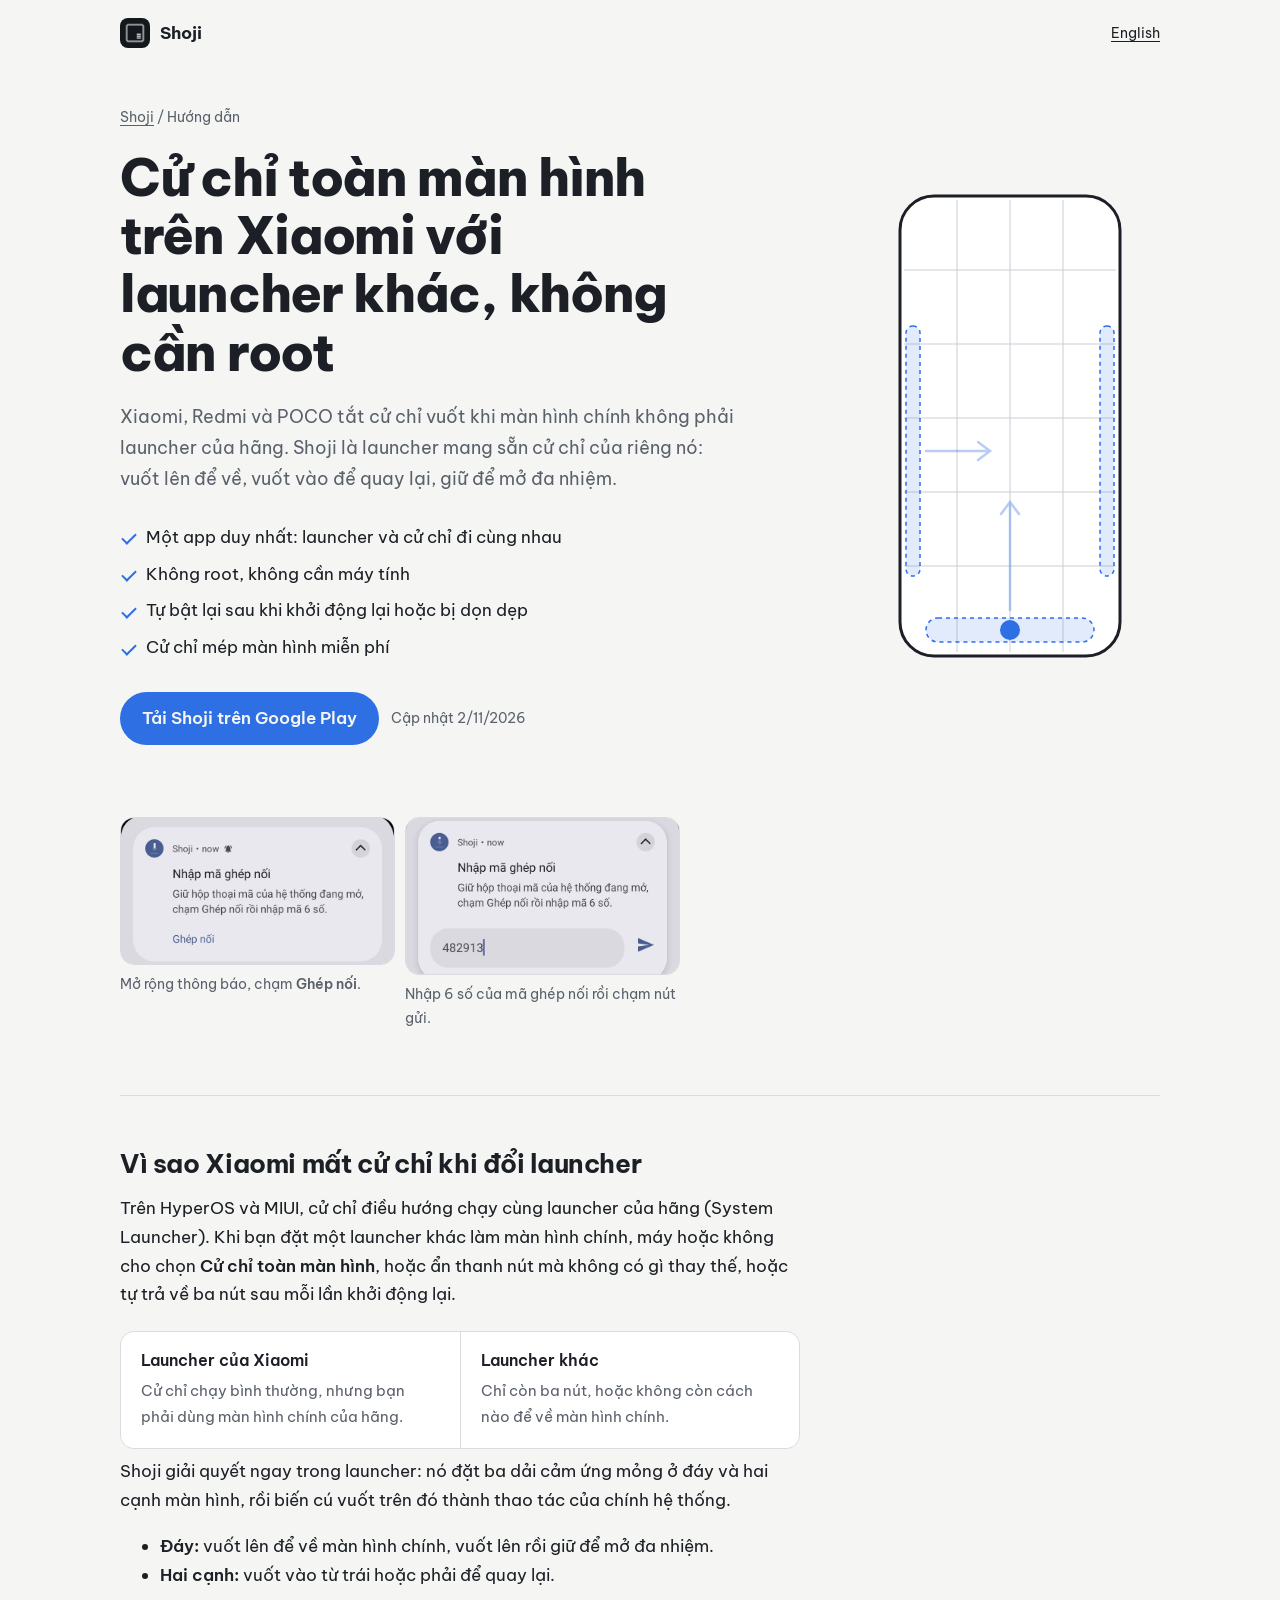
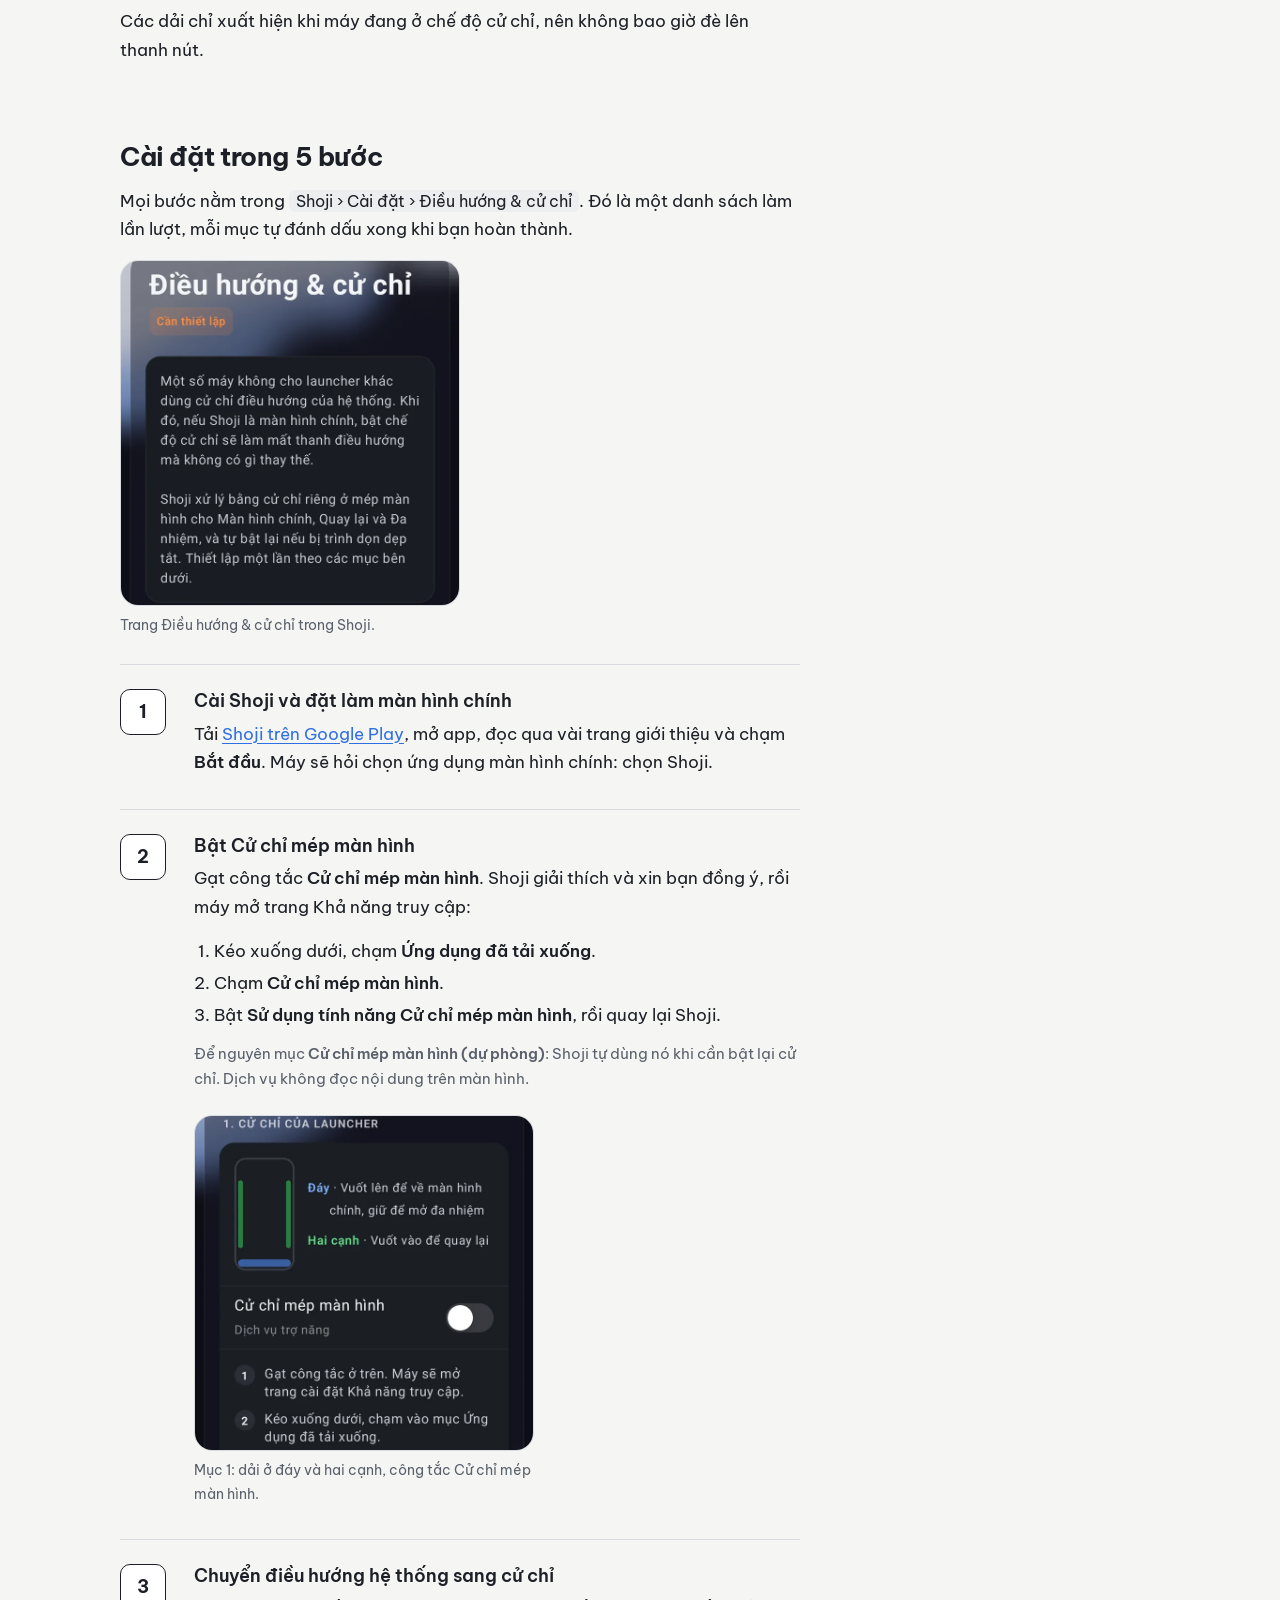
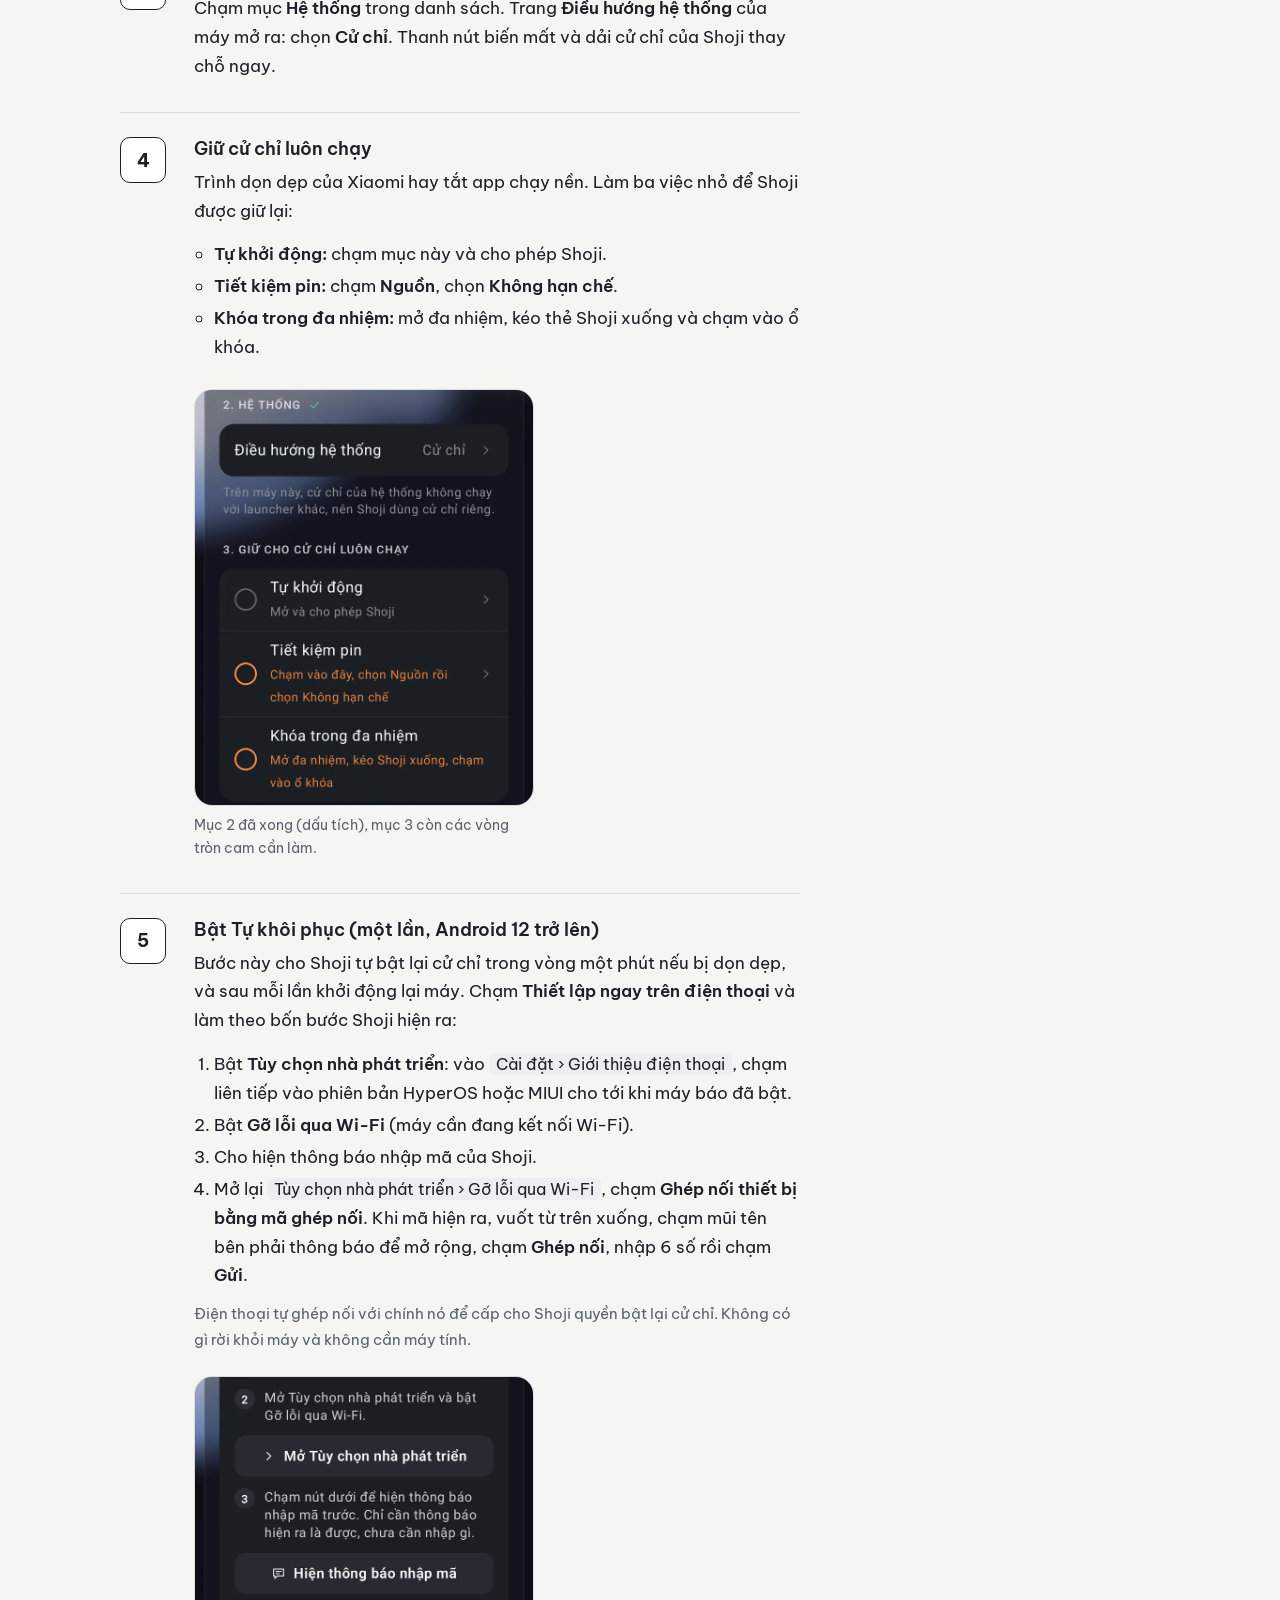
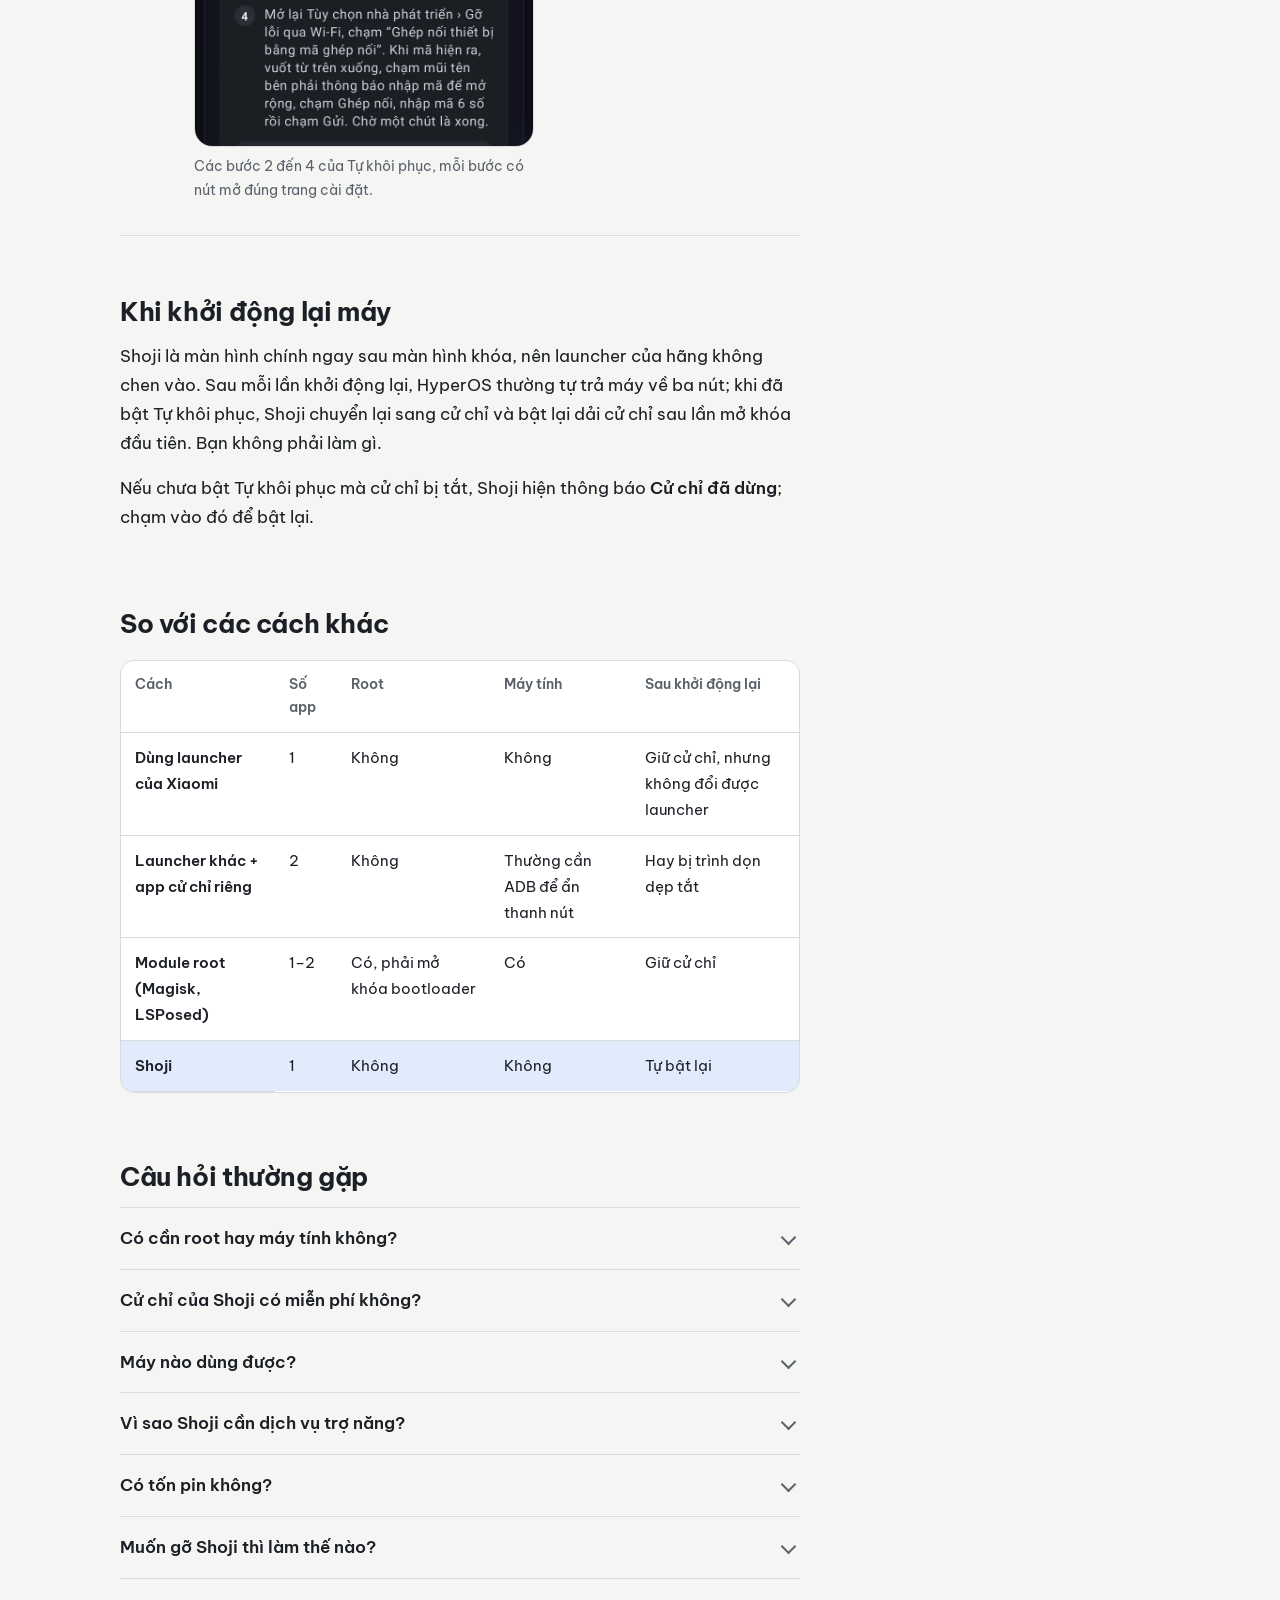
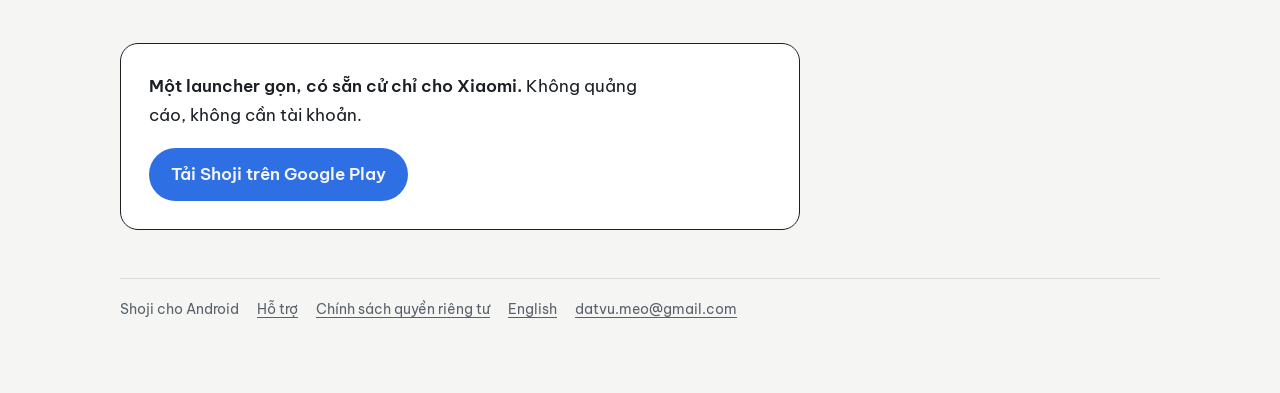
==== cleanlauncher/cu-chi-toan-man-hinh-xiaomi.html @ e5c12184 "Shoji: Xiaomi gesture guide in Vietnamese and English, with screenshots A guide to using full screen" ====
<!doctype html>
<html lang="vi">
<head>
<meta charset="utf-8">
<meta name="viewport" content="width=device-width, initial-scale=1">
<title>Cử chỉ toàn màn hình Xiaomi với launcher khác, không cần root | Shoji</title>
<meta name="description" content="Xiaomi, Redmi, POCO (HyperOS, MIUI) mất cử chỉ khi đổi launcher. Shoji là launcher có sẵn cử chỉ về màn hình chính, quay lại, đa nhiệm: một app, không root, không cần máy tính, tự bật lại sau khi khởi động lại.">
<link rel="canonical" href="https://atinezblue.github.io/app/cleanlauncher/cu-chi-toan-man-hinh-xiaomi.html">
<link rel="alternate" hreflang="vi" href="https://atinezblue.github.io/app/cleanlauncher/cu-chi-toan-man-hinh-xiaomi.html">
<link rel="alternate" hreflang="en" href="https://atinezblue.github.io/app/cleanlauncher/xiaomi-full-screen-gestures.html">
<link rel="alternate" hreflang="x-default" href="https://atinezblue.github.io/app/cleanlauncher/xiaomi-full-screen-gestures.html">
<meta name="robots" content="index, follow, max-image-preview:large">
<meta property="og:type" content="article">
<meta property="og:locale" content="vi_VN">
<meta property="og:site_name" content="Shoji">
<meta property="og:title" content="Cử chỉ toàn màn hình trên Xiaomi với launcher khác, không cần root">
<meta property="og:description" content="Một app duy nhất: launcher có sẵn cử chỉ vuốt về, quay lại, đa nhiệm cho HyperOS và MIUI. Không root, không máy tính, tự bật lại sau khi khởi động.">
<meta property="og:url" content="https://atinezblue.github.io/app/cleanlauncher/cu-chi-toan-man-hinh-xiaomi.html">
<meta property="og:image" content="https://atinezblue.github.io/app/cleanlauncher/img/share-vi.jpg">
<meta property="og:image:width" content="1024">
<meta property="og:image:height" content="500">
<meta name="twitter:card" content="summary_large_image">
<meta name="theme-color" content="#f5f6f4" media="(prefers-color-scheme: light)">
<meta name="theme-color" content="#121519" media="(prefers-color-scheme: dark)">
<link rel="icon" href="img/icon.png">
<link rel="preconnect" href="https://fonts.googleapis.com">
<link rel="preconnect" href="https://fonts.gstatic.com" crossorigin>
<link rel="stylesheet" href="https://fonts.googleapis.com/css2?family=Be+Vietnam+Pro:wght@400;600;700;800&display=swap">
<link rel="stylesheet" href="guide.css">
<script type="application/ld+json">
{
  "@context": "https://schema.org",
  "@graph": [
    {
      "@type": "TechArticle",
      "@id": "https://atinezblue.github.io/app/cleanlauncher/cu-chi-toan-man-hinh-xiaomi.html#article",
      "headline": "Cử chỉ toàn màn hình trên Xiaomi với launcher khác, không cần root",
      "description": "Cách dùng cử chỉ vuốt về màn hình chính, quay lại và đa nhiệm trên Xiaomi, Redmi, POCO (HyperOS, MIUI) khi dùng launcher khác, bằng một app duy nhất, không root, tự bật lại sau khi khởi động.",
      "inLanguage": "vi",
      "datePublished": "2026-11-02",
      "dateModified": "2026-11-02",
      "image": "https://atinezblue.github.io/app/cleanlauncher/img/share-vi.jpg",
      "author": { "@type": "Person", "name": "Dat Vu" },
      "publisher": { "@type": "Organization", "name": "Atinez Blue", "url": "https://atinezblue.github.io/" },
      "about": { "@id": "https://atinezblue.github.io/app/cleanlauncher/#app" },
      "mainEntityOfPage": "https://atinezblue.github.io/app/cleanlauncher/cu-chi-toan-man-hinh-xiaomi.html"
    },
    {
      "@type": "MobileApplication",
      "@id": "https://atinezblue.github.io/app/cleanlauncher/#app",
      "name": "Shoji: Clean Launcher",
      "operatingSystem": "Android 9+",
      "applicationCategory": "UtilitiesApplication",
      "url": "https://play.google.com/store/apps/details?id=com.cleanlauncher",
      "downloadUrl": "https://play.google.com/store/apps/details?id=com.cleanlauncher",
      "offers": { "@type": "Offer", "price": "0", "priceCurrency": "USD" }
    },
    {
      "@type": "HowTo",
      "name": "Bật cử chỉ toàn màn hình trên Xiaomi khi dùng launcher Shoji",
      "inLanguage": "vi",
      "totalTime": "PT5M",
      "tool": [{ "@type": "HowToTool", "name": "Điện thoại Xiaomi, Redmi hoặc POCO chạy HyperOS hoặc MIUI" }],
      "step": [
        { "@type": "HowToStep", "position": 1, "name": "Cài Shoji và đặt làm màn hình chính", "text": "Cài Shoji từ Google Play, mở app và chạm Bắt đầu ở trang giới thiệu cuối cùng để đặt Shoji làm ứng dụng màn hình chính." },
        { "@type": "HowToStep", "position": 2, "name": "Bật Cử chỉ mép màn hình", "image": "https://atinezblue.github.io/app/cleanlauncher/img/vi-edge.webp", "text": "Trong Shoji, mở Cài đặt › Điều hướng & cử chỉ, gạt công tắc Cử chỉ mép màn hình. Ở trang Khả năng truy cập: kéo xuống › Ứng dụng đã tải xuống › Cử chỉ mép màn hình › bật công tắc, rồi quay lại." },
        { "@type": "HowToStep", "position": 3, "name": "Chuyển điều hướng hệ thống sang cử chỉ", "text": "Chạm mục Hệ thống trong danh sách và chọn Cử chỉ ở trang Điều hướng hệ thống của máy." },
        { "@type": "HowToStep", "position": 4, "name": "Giữ cử chỉ luôn chạy", "image": "https://atinezblue.github.io/app/cleanlauncher/img/vi-keep.webp", "text": "Cho phép Shoji Tự khởi động, chọn Nguồn › Không hạn chế trong Thông tin ứng dụng, và khóa Shoji trong đa nhiệm." },
        { "@type": "HowToStep", "position": 5, "name": "Bật Tự khôi phục", "image": "https://atinezblue.github.io/app/cleanlauncher/img/vi-restore.webp", "text": "Chạm Thiết lập ngay trên điện thoại và làm theo: bật Tùy chọn nhà phát triển, bật Gỡ lỗi qua Wi-Fi, ghép nối bằng mã 6 số ngay trong thông báo. Shoji sẽ tự bật lại cử chỉ trong vòng một phút sau mỗi lần bị dọn dẹp hoặc khởi động lại." }
      ]
    },
    {
      "@type": "FAQPage",
      "mainEntity": [
        { "@type": "Question", "name": "Vì sao Xiaomi không cho dùng cử chỉ toàn màn hình với launcher khác?", "acceptedAnswer": { "@type": "Answer", "text": "HyperOS và MIUI chỉ chạy cử chỉ điều hướng cùng launcher của hãng. Khi một launcher khác là màn hình chính, máy không cho chọn cử chỉ, hoặc ẩn thanh nút mà không có cử chỉ nào thay thế, hoặc tự trả về ba nút sau khi khởi động lại." } },
        { "@type": "Question", "name": "Có cần root hay máy tính không?", "acceptedAnswer": { "@type": "Answer", "text": "Không. Shoji vẽ cử chỉ bằng dịch vụ trợ năng của chính nó. Bước Tự khôi phục dùng Gỡ lỗi qua Wi-Fi ngay trên điện thoại, không cần cáp hay máy tính." } },
        { "@type": "Question", "name": "Sau khi khởi động lại máy, cử chỉ có tự chạy lại không?", "acceptedAnswer": { "@type": "Answer", "text": "Có. Shoji là màn hình chính ngay sau màn hình khóa, và khi đã bật Tự khôi phục, Shoji tự chuyển máy về chế độ cử chỉ và bật lại cử chỉ mép màn hình sau lần mở khóa đầu tiên." } },
        { "@type": "Question", "name": "Cử chỉ của Shoji có miễn phí không?", "acceptedAnswer": { "@type": "Answer", "text": "Có. Cử chỉ mép màn hình và Tự khôi phục luôn miễn phí. Gói Pro thêm cử chỉ trên màn hình chính, chế độ riêng tư và 12 kiểu icon, dùng thử 3 ngày." } },
        { "@type": "Question", "name": "Máy nào dùng được?", "acceptedAnswer": { "@type": "Answer", "text": "Điện thoại Xiaomi, Redmi và POCO chạy HyperOS hoặc MIUI, Android 9 trở lên. Tự khôi phục cần Android 12 trở lên." } }
      ]
    },
    {
      "@type": "BreadcrumbList",
      "itemListElement": [
        { "@type": "ListItem", "position": 1, "name": "Shoji", "item": "https://atinezblue.github.io/app/cleanlauncher/support.html" },
        { "@type": "ListItem", "position": 2, "name": "Cử chỉ trên Xiaomi", "item": "https://atinezblue.github.io/app/cleanlauncher/cu-chi-toan-man-hinh-xiaomi.html" }
      ]
    }
  ]
}
</script>
</head>
<body>
<div class="wrap">

<div class="bar">
  <a class="brand" href="support.html"><img src="img/icon.png" alt="" width="30" height="30">Shoji</a>
  <span class="lang"><a href="xiaomi-full-screen-gestures.html" hreflang="en" lang="en">English</a></span>
</div>

<header class="hero">
  <div>
    <p class="crumbs"><a href="support.html">Shoji</a> / Hướng dẫn</p>
    <h1>Cử chỉ toàn màn hình trên Xiaomi với launcher khác, không cần root</h1>
    <p class="lede">Xiaomi, Redmi và POCO tắt cử chỉ vuốt khi màn hình chính không phải launcher của hãng. Shoji là launcher mang sẵn cử chỉ của riêng nó: vuốt lên để về, vuốt vào để quay lại, giữ để mở đa nhiệm.</p>
    <ul class="facts">
      <li>Một app duy nhất: launcher và cử chỉ đi cùng nhau</li>
      <li>Không root, không cần máy tính</li>
      <li>Tự bật lại sau khi khởi động lại hoặc bị dọn dẹp</li>
      <li>Cử chỉ mép màn hình miễn phí</li>
    </ul>
    <div class="cta">
      <a class="btn" href="https://play.google.com/store/apps/details?id=com.cleanlauncher">Tải Shoji trên Google Play</a>
      <span class="updated">Cập nhật <time datetime="2026-11-02">2/11/2026</time></span>
    </div>
  </div>

  <figure class="phone" style="margin:0">
    <svg viewBox="0 0 300 480" role="img" aria-labelledby="ph-t">
      <title id="ph-t">Ba dải cử chỉ của Shoji: dải ở đáy để vuốt lên về màn hình chính, hai dải ở cạnh để vuốt vào quay lại</title>
      <defs><clipPath id="scr"><rect x="44" y="14" width="212" height="452" rx="30"/></clipPath></defs>
      <rect class="ph-body" x="40" y="10" width="220" height="460" rx="34"/>
      <g clip-path="url(#scr)">
        <path class="ph-lat" d="M97 14V466M150 14V466M203 14V466M44 84H256M44 158H256M44 232H256M44 306H256M44 380H256"/>
      </g>
      <rect class="ph-strip" x="66" y="432" width="168" height="24" rx="12"/>
      <rect class="ph-strip" x="46" y="140" width="14" height="250" rx="7"/>
      <rect class="ph-strip" x="240" y="140" width="14" height="250" rx="7"/>
      <path class="ph-path" d="M150 424V318M141 328L150 316L159 328" opacity=".35"/>
      <path class="ph-path" d="M66 265H128M118 256L130 265L118 274" opacity=".35"/>
      <circle class="ph-dot thumb-up" cx="150" cy="444" r="10"/>
      <circle class="ph-dot thumb-in" cx="53" cy="265" r="10"/>
    </svg>
  </figure>
      <div class="shot-pair">
        <figure class="shot"><img src="img/vi-notif.webp" width="720" height="384" loading="lazy" decoding="async" alt="Thông báo Nhập mã ghép nối của Shoji đã mở rộng, có nút Ghép nối"><figcaption>Mở rộng thông báo, chạm <strong>Ghép nối</strong>.</figcaption></figure>
        <figure class="shot"><img src="img/vi-code.webp" width="720" height="411" loading="lazy" decoding="async" alt="Ô nhập mã ngay trong thông báo của Shoji, đã nhập 6 số, với nút gửi bên phải"><figcaption>Nhập 6 số của mã ghép nối rồi chạm nút gửi.</figcaption></figure>
      </div>
</header>

<main class="col">

<section id="vi-sao">
  <h2>Vì sao Xiaomi mất cử chỉ khi đổi launcher</h2>
  <p>Trên HyperOS và MIUI, cử chỉ điều hướng chạy cùng launcher của hãng (System Launcher). Khi bạn đặt một launcher khác làm màn hình chính, máy hoặc không cho chọn <strong>Cử chỉ toàn màn hình</strong>, hoặc ẩn thanh nút mà không có gì thay thế, hoặc tự trả về ba nút sau mỗi lần khởi động lại.</p>
  <div class="compare">
    <div>
      <h3>Launcher của Xiaomi</h3>
      <p>Cử chỉ chạy bình thường, nhưng bạn phải dùng màn hình chính của hãng.</p>
    </div>
    <div>
      <h3>Launcher khác</h3>
      <p>Chỉ còn ba nút, hoặc không còn cách nào để về màn hình chính.</p>
    </div>
  </div>
  <p>Shoji giải quyết ngay trong launcher: nó đặt ba dải cảm ứng mỏng ở đáy và hai cạnh màn hình, rồi biến cú vuốt trên đó thành thao tác của chính hệ thống.</p>
  <ul>
    <li><strong>Đáy:</strong> vuốt lên để về màn hình chính, vuốt lên rồi giữ để mở đa nhiệm.</li>
    <li><strong>Hai cạnh:</strong> vuốt vào từ trái hoặc phải để quay lại.</li>
  </ul>
  <p>Các dải chỉ xuất hiện khi máy đang ở chế độ cử chỉ, nên không bao giờ đè lên thanh nút.</p>
</section>

<section id="huong-dan">
  <h2>Cài đặt trong 5 bước</h2>
  <p>Mọi bước nằm trong <span class="path">Shoji › Cài đặt › Điều hướng &amp; cử chỉ</span>. Đó là một danh sách làm lần lượt, mỗi mục tự đánh dấu xong khi bạn hoàn thành.</p>
  <figure class="shot"><img src="img/vi-why.webp" width="720" height="733" loading="lazy" decoding="async" alt="Trang Điều hướng và cử chỉ trong Shoji, giải thích vì sao máy Xiaomi cần cử chỉ riêng"><figcaption>Trang Điều hướng &amp; cử chỉ trong Shoji.</figcaption></figure>
  <ol class="steps">
    <li>
      <h3>Cài Shoji và đặt làm màn hình chính</h3>
      <p>Tải <a href="https://play.google.com/store/apps/details?id=com.cleanlauncher">Shoji trên Google Play</a>, mở app, đọc qua vài trang giới thiệu và chạm <strong>Bắt đầu</strong>. Máy sẽ hỏi chọn ứng dụng màn hình chính: chọn Shoji.</p>
    </li>
    <li>
      <h3>Bật Cử chỉ mép màn hình</h3>
      <p>Gạt công tắc <strong>Cử chỉ mép màn hình</strong>. Shoji giải thích và xin bạn đồng ý, rồi máy mở trang Khả năng truy cập:</p>
      <ol>
        <li>Kéo xuống dưới, chạm <strong>Ứng dụng đã tải xuống</strong>.</li>
        <li>Chạm <strong>Cử chỉ mép màn hình</strong>.</li>
        <li>Bật <strong>Sử dụng tính năng Cử chỉ mép màn hình</strong>, rồi quay lại Shoji.</li>
      </ol>
      <p class="note">Để nguyên mục <strong>Cử chỉ mép màn hình (dự phòng)</strong>: Shoji tự dùng nó khi cần bật lại cử chỉ. Dịch vụ không đọc nội dung trên màn hình.</p>
      <figure class="shot"><img src="img/vi-edge.webp" width="720" height="710" loading="lazy" decoding="async" alt="Công tắc Cử chỉ mép màn hình trong Shoji, với hình dải cử chỉ ở đáy và hai cạnh và các bước bật dịch vụ trợ năng"><figcaption>Mục 1: dải ở đáy và hai cạnh, công tắc Cử chỉ mép màn hình.</figcaption></figure>
    </li>
    <li>
      <h3>Chuyển điều hướng hệ thống sang cử chỉ</h3>
      <p>Chạm mục <strong>Hệ thống</strong> trong danh sách. Trang <strong>Điều hướng hệ thống</strong> của máy mở ra: chọn <strong>Cử chỉ</strong>. Thanh nút biến mất và dải cử chỉ của Shoji thay chỗ ngay.</p>
    </li>
    <li>
      <h3>Giữ cử chỉ luôn chạy</h3>
      <p>Trình dọn dẹp của Xiaomi hay tắt app chạy nền. Làm ba việc nhỏ để Shoji được giữ lại:</p>
      <ul>
        <li><strong>Tự khởi động:</strong> chạm mục này và cho phép Shoji.</li>
        <li><strong>Tiết kiệm pin:</strong> chạm <strong>Nguồn</strong>, chọn <strong>Không hạn chế</strong>.</li>
        <li><strong>Khóa trong đa nhiệm:</strong> mở đa nhiệm, kéo thẻ Shoji xuống và chạm vào ổ khóa.</li>
      </ul>
      <figure class="shot"><img src="img/vi-keep.webp" width="720" height="883" loading="lazy" decoding="async" alt="Mục Hệ thống đã xong với Điều hướng hệ thống là Cử chỉ, và các mục Tự khởi động, Tiết kiệm pin, Khóa trong đa nhiệm"><figcaption>Mục 2 đã xong (dấu tích), mục 3 còn các vòng tròn cam cần làm.</figcaption></figure>
    </li>
    <li>
      <h3>Bật Tự khôi phục (một lần, Android 12 trở lên)</h3>
      <p>Bước này cho Shoji tự bật lại cử chỉ trong vòng một phút nếu bị dọn dẹp, và sau mỗi lần khởi động lại máy. Chạm <strong>Thiết lập ngay trên điện thoại</strong> và làm theo bốn bước Shoji hiện ra:</p>
      <ol>
        <li>Bật <strong>Tùy chọn nhà phát triển</strong>: vào <span class="path">Cài đặt › Giới thiệu điện thoại</span>, chạm liên tiếp vào phiên bản HyperOS hoặc MIUI cho tới khi máy báo đã bật.</li>
        <li>Bật <strong>Gỡ lỗi qua Wi-Fi</strong> (máy cần đang kết nối Wi-Fi).</li>
        <li>Cho hiện thông báo nhập mã của Shoji.</li>
        <li>Mở lại <span class="path">Tùy chọn nhà phát triển › Gỡ lỗi qua Wi-Fi</span>, chạm <strong>Ghép nối thiết bị bằng mã ghép nối</strong>. Khi mã hiện ra, vuốt từ trên xuống, chạm mũi tên bên phải thông báo để mở rộng, chạm <strong>Ghép nối</strong>, nhập 6 số rồi chạm <strong>Gửi</strong>.</li>
      </ol>
      <p class="note">Điện thoại tự ghép nối với chính nó để cấp cho Shoji quyền bật lại cử chỉ. Không có gì rời khỏi máy và không cần máy tính.</p>
      <figure class="shot"><img src="img/vi-restore.webp" width="720" height="787" loading="lazy" decoding="async" alt="Các bước Tự khôi phục trong Shoji: mở Tùy chọn nhà phát triển, hiện thông báo nhập mã, ghép nối bằng mã 6 số"><figcaption>Các bước 2 đến 4 của Tự khôi phục, mỗi bước có nút mở đúng trang cài đặt.</figcaption></figure>
    </li>
  </ol>
</section>

<section id="khoi-dong-lai">
  <h2>Khi khởi động lại máy</h2>
  <p>Shoji là màn hình chính ngay sau màn hình khóa, nên launcher của hãng không chen vào. Sau mỗi lần khởi động lại, HyperOS thường tự trả máy về ba nút; khi đã bật Tự khôi phục, Shoji chuyển lại sang cử chỉ và bật lại dải cử chỉ sau lần mở khóa đầu tiên. Bạn không phải làm gì.</p>
  <p>Nếu chưa bật Tự khôi phục mà cử chỉ bị tắt, Shoji hiện thông báo <strong>Cử chỉ đã dừng</strong>; chạm vào đó để bật lại.</p>
</section>

<section id="so-sanh">
  <h2>So với các cách khác</h2>
  <div class="scroll">
    <table>
      <thead>
        <tr><th scope="col">Cách</th><th scope="col">Số app</th><th scope="col">Root</th><th scope="col">Máy tính</th><th scope="col">Sau khởi động lại</th></tr>
      </thead>
      <tbody>
        <tr><th scope="row">Dùng launcher của Xiaomi</th><td>1</td><td>Không</td><td>Không</td><td>Giữ cử chỉ, nhưng không đổi được launcher</td></tr>
        <tr><th scope="row">Launcher khác + app cử chỉ riêng</th><td>2</td><td>Không</td><td>Thường cần ADB để ẩn thanh nút</td><td>Hay bị trình dọn dẹp tắt</td></tr>
        <tr><th scope="row">Module root (Magisk, LSPosed)</th><td>1–2</td><td>Có, phải mở khóa bootloader</td><td>Có</td><td>Giữ cử chỉ</td></tr>
        <tr class="us"><th scope="row">Shoji</th><td>1</td><td>Không</td><td>Không</td><td>Tự bật lại</td></tr>
      </tbody>
    </table>
  </div>
</section>

<section id="hoi-dap">
  <h2>Câu hỏi thường gặp</h2>
  <details>
    <summary>Có cần root hay máy tính không?</summary>
    <div><p>Không. Shoji vẽ cử chỉ bằng dịch vụ trợ năng của chính nó. Bước Tự khôi phục dùng Gỡ lỗi qua Wi-Fi ngay trên điện thoại, không cần cáp hay máy tính.</p></div>
  </details>
  <details>
    <summary>Cử chỉ của Shoji có miễn phí không?</summary>
    <div><p>Có. Cử chỉ mép màn hình và Tự khôi phục luôn miễn phí. Gói Pro thêm cử chỉ trên màn hình chính (chạm đúp để khóa, vuốt hai ngón, vẽ hình để mở app), chế độ riêng tư và 12 kiểu icon; mọi tính năng Pro dùng thử 3 ngày từ khi cài.</p></div>
  </details>
  <details>
    <summary>Máy nào dùng được?</summary>
    <div><p>Điện thoại Xiaomi, Redmi và POCO chạy HyperOS hoặc MIUI, Android 9 trở lên. Tự khôi phục cần Android 12 trở lên. Trên máy hãng khác, cử chỉ của hệ thống vẫn giữ nguyên và dải cử chỉ của Shoji không hiện, trừ khi bạn tự bật.</p></div>
  </details>
  <details>
    <summary>Vì sao Shoji cần dịch vụ trợ năng?</summary>
    <div><p>Để vẽ các dải cử chỉ ở mép màn hình và thực hiện Về màn hình chính, Quay lại, Đa nhiệm. Nếu bạn đặt cử chỉ trên màn hình chính để khóa màn hình, chụp màn hình hay mở menu nguồn, dịch vụ cũng làm việc đó. Dịch vụ không đọc nội dung trên màn hình, và Shoji xin bạn đồng ý trước khi bật.</p></div>
  </details>
  <details>
    <summary>Có tốn pin không?</summary>
    <div><p>Rất ít. Khi màn hình bật, Shoji kiểm tra mỗi phút một lần xem cử chỉ còn chạy không. Khi tắt màn hình, việc kiểm tra giãn ra để máy ngủ yên.</p></div>
  </details>
  <details>
    <summary>Muốn gỡ Shoji thì làm thế nào?</summary>
    <div><p>Mở <span class="path">Shoji › Cài đặt › Gỡ cài đặt Shoji</span> (cuối trang). Trước khi gỡ, chuyển Điều hướng hệ thống về <strong>Phím</strong>, nếu không máy có thể không còn cách nào để về màn hình chính. Trang này cho biết bạn đã làm bước đó chưa.</p></div>
  </details>
</section>

<div class="end">
  <p><strong>Một launcher gọn, có sẵn cử chỉ cho Xiaomi.</strong> Không quảng cáo, không cần tài khoản.</p>
  <a class="btn" href="https://play.google.com/store/apps/details?id=com.cleanlauncher">Tải Shoji trên Google Play</a>
</div>

</main>

<footer>
  <span>Shoji cho Android</span>
  <a href="support.html#tieng-viet">Hỗ trợ</a>
  <a href="privacy.html">Chính sách quyền riêng tư</a>
  <a href="xiaomi-full-screen-gestures.html" hreflang="en" lang="en">English</a>
  <a href="mailto:datvu.meo@gmail.com?subject=Shoji">datvu.meo@gmail.com</a>
</footer>

</div>
</body>
</html>
---- cleanlauncher/guide.css ----
/* Shoji guides: washi paper, graphite lattice and the app's one blue. The phone diagram is the only bold thing. */
:root {
  --paper: #f5f6f4; --panel: #ffffff; --ink: #1c2026; --muted: #5a616b;
  --rule: #d8dce1; --lattice: #c9ced5; --blue: #2f6fe4; --blue-soft: rgba(47,111,228,.14);
  --code: #eceef0;
}
@media (prefers-color-scheme: dark) {
  :root:not([data-theme="light"]) {
    --paper: #121519; --panel: #1a1e24; --ink: #eceef1; --muted: #a2a9b3;
    --rule: #2a3038; --lattice: #343b45; --blue: #7fb0ff; --blue-soft: rgba(127,176,255,.18);
    --code: #222831;
  }
}
:root[data-theme="dark"] {
  --paper: #121519; --panel: #1a1e24; --ink: #eceef1; --muted: #a2a9b3;
  --rule: #2a3038; --lattice: #343b45; --blue: #7fb0ff; --blue-soft: rgba(127,176,255,.18);
  --code: #222831;
}

* { box-sizing: border-box; }
html { -webkit-text-size-adjust: 100%; }
body {
  margin: 0; background: var(--paper); color: var(--ink);
  font: 17px/1.7 "Be Vietnam Pro", -apple-system, "Segoe UI", Roboto, sans-serif;
  padding: 0 16px 72px;
}
.wrap { max-width: 1040px; margin: 0 auto; }
.col { max-width: 680px; }
a { color: var(--blue); text-underline-offset: 3px; }
a:focus-visible, summary:focus-visible { outline: 2px solid var(--blue); outline-offset: 3px; border-radius: 4px; }
strong { font-weight: 600; }

/* Top bar */
.bar { display: flex; align-items: center; justify-content: space-between; gap: 12px; padding: 18px 0; }
.brand { display: flex; align-items: center; gap: 10px; color: var(--ink); text-decoration: none; font-weight: 700; }
.brand img { width: 30px; height: 30px; border-radius: 8px; }
.lang { font-size: .9rem; color: var(--muted); }
.lang a { color: var(--ink); }

/* Hero */
.hero { display: grid; grid-template-columns: 1fr 300px; gap: 56px; align-items: center; padding: 40px 0 56px; border-bottom: 1px solid var(--rule); }
.crumbs { font-size: .88rem; color: var(--muted); margin: 0 0 18px; }
.crumbs a { color: var(--muted); }
h1 { font-size: clamp(2rem, 4.6vw, 3.25rem); line-height: 1.12; font-weight: 800; letter-spacing: -.025em; margin: 0 0 20px; max-width: 16ch; }
.lede { font-size: 1.15rem; color: var(--muted); margin: 0 0 28px; max-width: 34em; }
.facts { list-style: none; padding: 0; margin: 0 0 30px; display: grid; gap: 8px; }
.facts li { padding-left: 26px; position: relative; }
.facts li::before { content: ""; position: absolute; left: 2px; top: .62em; width: 12px; height: 6px; border-left: 2px solid var(--blue); border-bottom: 2px solid var(--blue); transform: rotate(-45deg); }
.cta { display: flex; flex-wrap: wrap; gap: 12px; align-items: center; }
.btn { display: inline-block; background: var(--blue); color: var(--paper); text-decoration: none; font-weight: 600; padding: 12px 22px; border-radius: 999px; }
.updated { font-size: .88rem; color: var(--muted); }

/* The phone: a shoji panel with the three edge strips */
.phone { width: 100%; max-width: 300px; justify-self: center; }
.phone svg { display: block; width: 100%; height: auto; }
.ph-body { fill: var(--panel); stroke: var(--ink); stroke-width: 3; }
.ph-lat { stroke: var(--lattice); stroke-width: 1; }
.ph-strip { fill: var(--blue-soft); stroke: var(--blue); stroke-width: 1.5; stroke-dasharray: 4 4; }
.ph-label { fill: var(--ink); font: 600 13px "Be Vietnam Pro", sans-serif; }
.ph-sub { fill: var(--muted); font: 400 12px "Be Vietnam Pro", sans-serif; }
.ph-path { fill: none; stroke: var(--blue); stroke-width: 2.5; stroke-linecap: round; }
.ph-dot { fill: var(--blue); }
.thumb-up { animation: up 3.6s cubic-bezier(.3,.7,.3,1) infinite; }
.thumb-in { animation: in 3.6s cubic-bezier(.3,.7,.3,1) 1.8s infinite; opacity: 0; }
@keyframes up { 0% { transform: translateY(0); opacity: 0; } 8% { opacity: 1; } 45% { transform: translateY(-120px); opacity: 1; } 55%, 100% { transform: translateY(-120px); opacity: 0; } }
@keyframes in { 0% { transform: translateX(0); opacity: 0; } 8% { opacity: 1; } 45% { transform: translateX(70px); opacity: 1; } 55%, 100% { transform: translateX(70px); opacity: 0; } }
@media (prefers-reduced-motion: reduce) { .thumb-up, .thumb-in { animation: none; opacity: 1; } }

/* Body copy */
section { padding: 52px 0 8px; }
h2 { font-size: 1.6rem; line-height: 1.25; font-weight: 700; letter-spacing: -.015em; margin: 0 0 14px; }
h3 { font-size: 1.12rem; line-height: 1.35; font-weight: 600; margin: 0 0 6px; }
p { margin: 0 0 16px; }
.path { background: var(--code); border-radius: 6px; padding: 1px 7px; font-size: .95em; white-space: nowrap; }

/* Why it happens: the two states side by side */
.compare { display: grid; grid-template-columns: 1fr 1fr; gap: 1px; background: var(--rule); border: 1px solid var(--rule); border-radius: 14px; overflow: hidden; margin: 22px 0 8px; }
.compare > div { background: var(--panel); padding: 18px 20px; }
.compare h3 { font-size: 1rem; }
.compare p { margin: 0; color: var(--muted); font-size: .96rem; }

/* Steps: a real sequence, counted on the lattice */
.steps { list-style: none; counter-reset: s; padding: 0; margin: 26px 0 0; border-top: 1px solid var(--rule); }
.steps > li { counter-increment: s; display: grid; grid-template-columns: 56px 1fr; gap: 0 18px; padding: 24px 0; border-bottom: 1px solid var(--rule); }
.steps > li > * { grid-column: 2; }
.steps > li::before { content: counter(s); grid-column: 1; grid-row: 1 / span 8; align-self: start; width: 44px; height: 44px; border: 1.5px solid var(--ink); border-radius: 10px; display: grid; place-items: center; font-weight: 700; font-size: 1.1rem; background: var(--panel); }
.steps p { margin: 0 0 8px; }
.steps ol, .steps ul { margin: 4px 0 8px; padding-left: 20px; }
.steps li li { margin: 3px 0; }
.note { font-size: .93rem; color: var(--muted); }

/* Options table */
.scroll { overflow-x: auto; margin: 20px 0 8px; border: 1px solid var(--rule); border-radius: 14px; background: var(--panel); }
table { border-collapse: collapse; width: 100%; min-width: 560px; font-size: .95rem; }
th, td { text-align: left; padding: 12px 14px; border-bottom: 1px solid var(--rule); vertical-align: top; }
tr:last-child td { border-bottom: 0; }
thead th { font-weight: 600; color: var(--muted); font-size: .88rem; }
tbody th { font-weight: 600; }
tr.us { background: var(--blue-soft); }

/* FAQ */
details { border-bottom: 1px solid var(--rule); }
details:first-of-type { border-top: 1px solid var(--rule); }
summary { cursor: pointer; list-style: none; padding: 16px 32px 16px 0; font-weight: 600; position: relative; }
summary::-webkit-details-marker { display: none; }
summary::after { content: ""; position: absolute; right: 6px; top: 24px; width: 9px; height: 9px; border-right: 2px solid var(--muted); border-bottom: 2px solid var(--muted); transform: rotate(45deg); transition: transform .2s; }
details[open] summary::after { transform: rotate(-135deg); top: 28px; }
details > div { padding: 0 0 14px; color: var(--muted); }
details > div p { margin: 0 0 10px; }
@media (prefers-reduced-motion: reduce) { summary::after { transition: none; } }

.end { margin-top: 56px; padding: 28px; border: 1.5px solid var(--ink); border-radius: 18px; background: var(--panel); display: flex; flex-wrap: wrap; gap: 18px 28px; align-items: center; justify-content: space-between; }
.end p { margin: 0; max-width: 30em; }
footer { margin-top: 48px; padding-top: 18px; border-top: 1px solid var(--rule); color: var(--muted); font-size: .9rem; display: flex; flex-wrap: wrap; gap: 6px 18px; }
footer a { color: var(--muted); }

@media (max-width: 760px) {
  body { font-size: 16px; }
  .hero { grid-template-columns: 1fr; gap: 36px; padding: 20px 0 40px; }
  .phone { max-width: 250px; }
  .compare { grid-template-columns: 1fr; }
  .steps > li { grid-template-columns: 40px 1fr; gap: 0 14px; }
  .steps > li::before { width: 34px; height: 34px; font-size: 1rem; border-radius: 8px; }
  .path { white-space: normal; }
}

/* Screenshots from the app, phone-sized and framed like the panel they come from */
.shot { margin: 16px 0 8px; max-width: 340px; }
.shot img { display: block; width: 100%; height: auto; border-radius: 18px; border: 1px solid var(--rule); background: #1a1e24; }
.shot figcaption { font-size: .88rem; color: var(--muted); margin-top: 8px; }
.shot-pair { display: grid; grid-template-columns: 1fr 1fr; gap: 10px; margin: 16px 0 8px; max-width: 560px; }
.shot-pair .shot { margin: 0; }
.shot-pair img { border-radius: 14px; }
@media (max-width: 480px) { .shot-pair { grid-template-columns: 1fr; max-width: 340px; } }
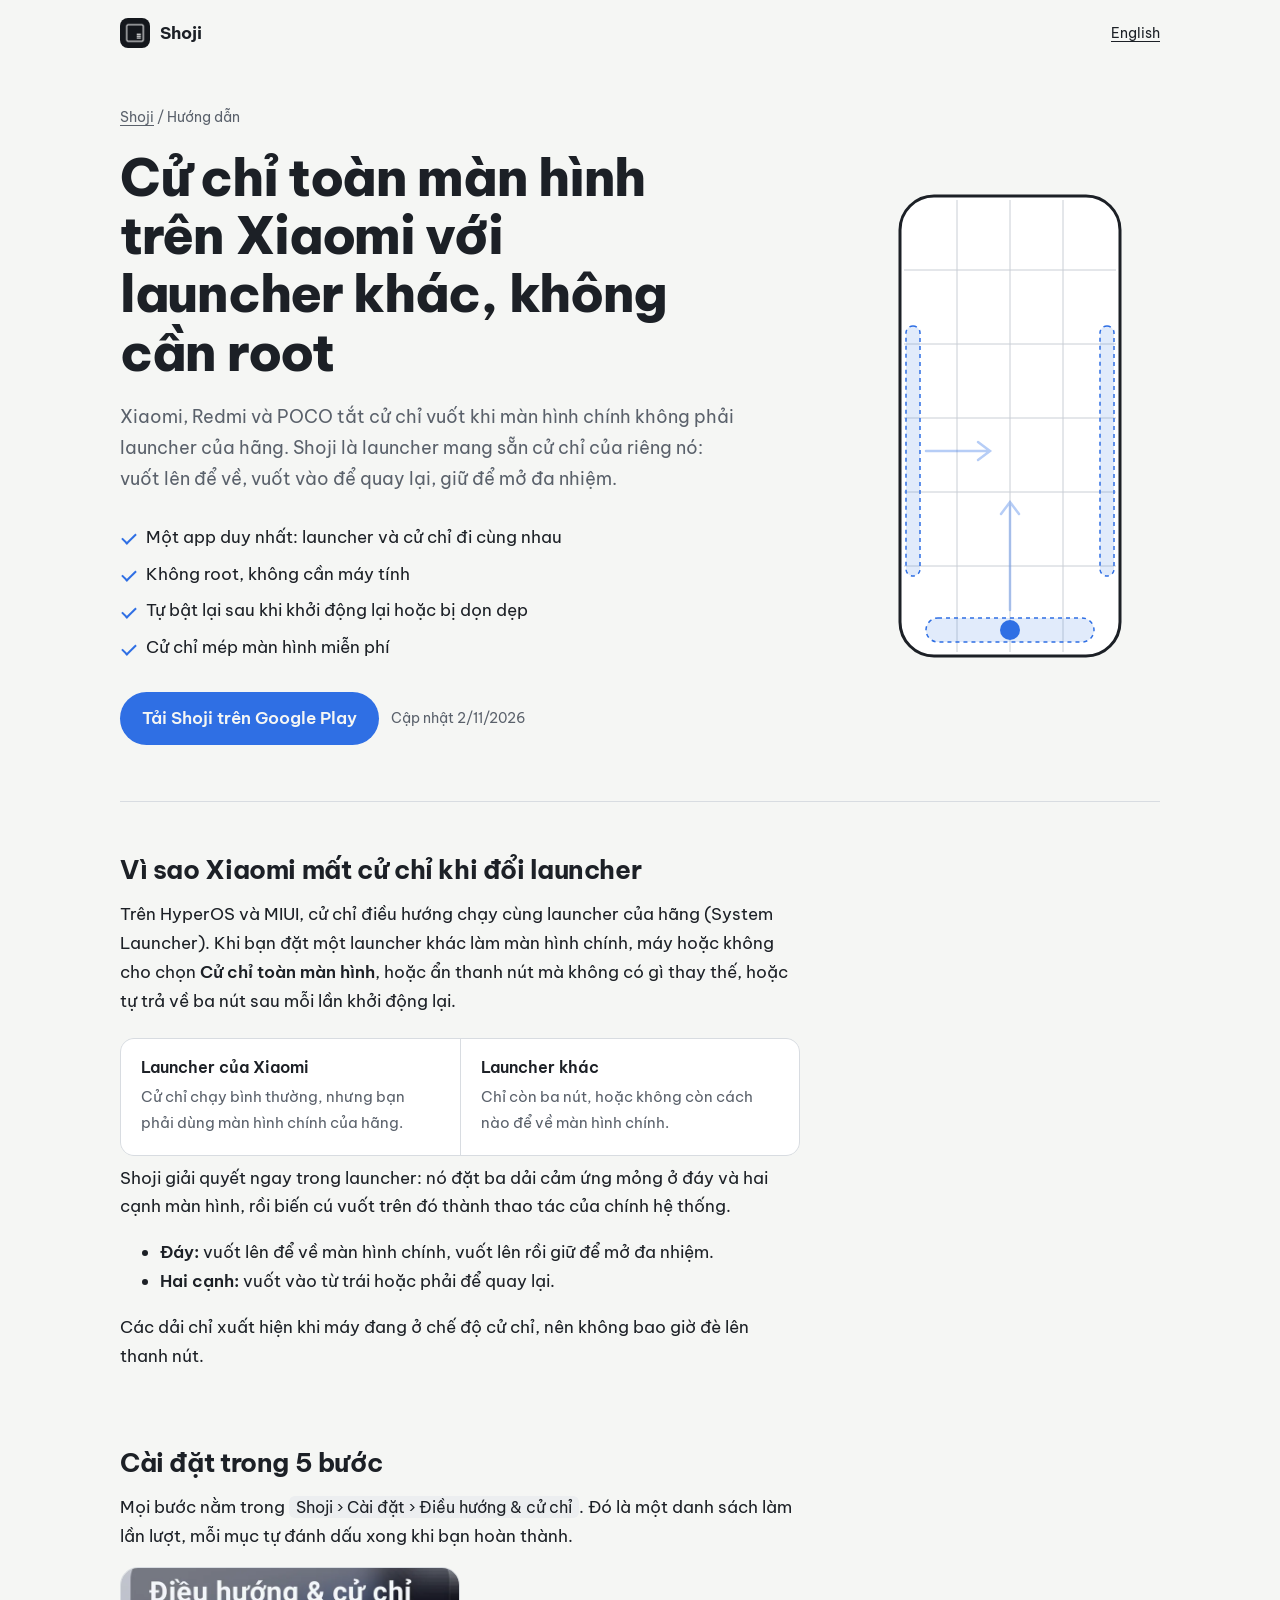
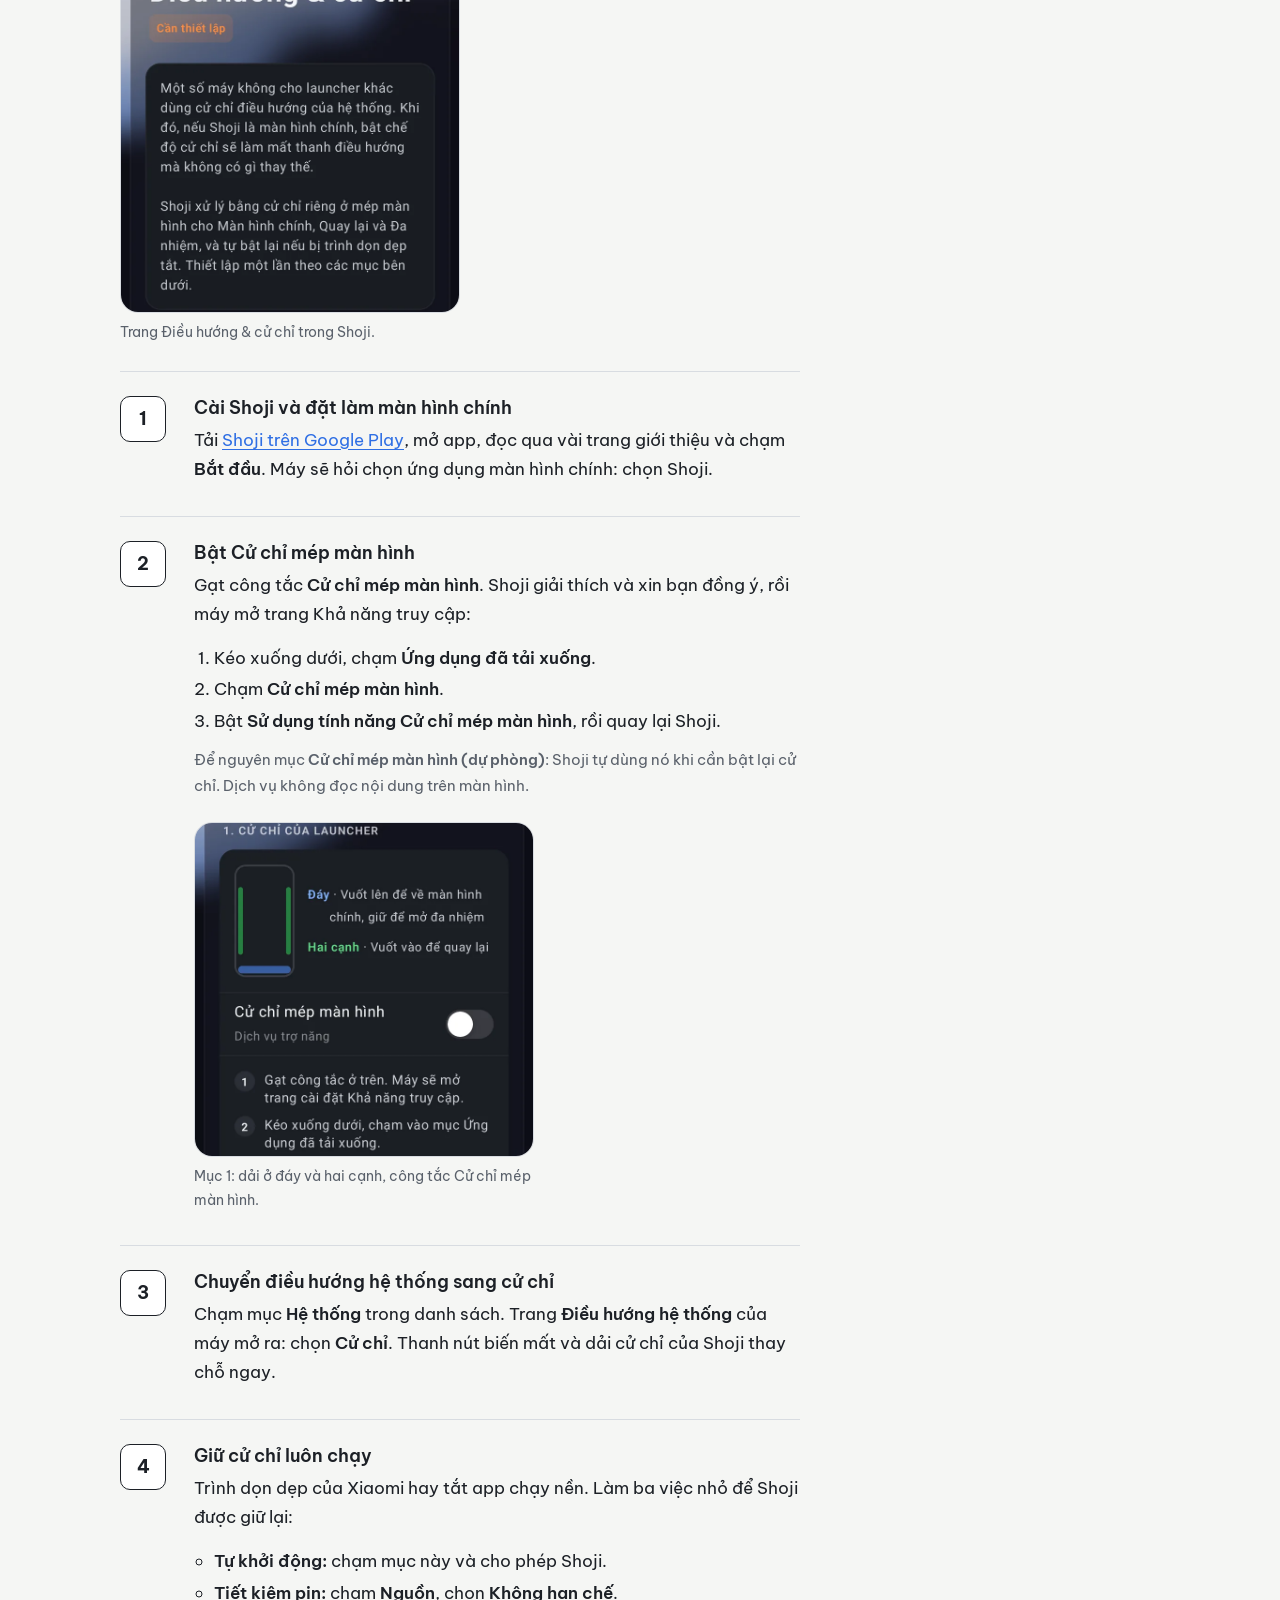
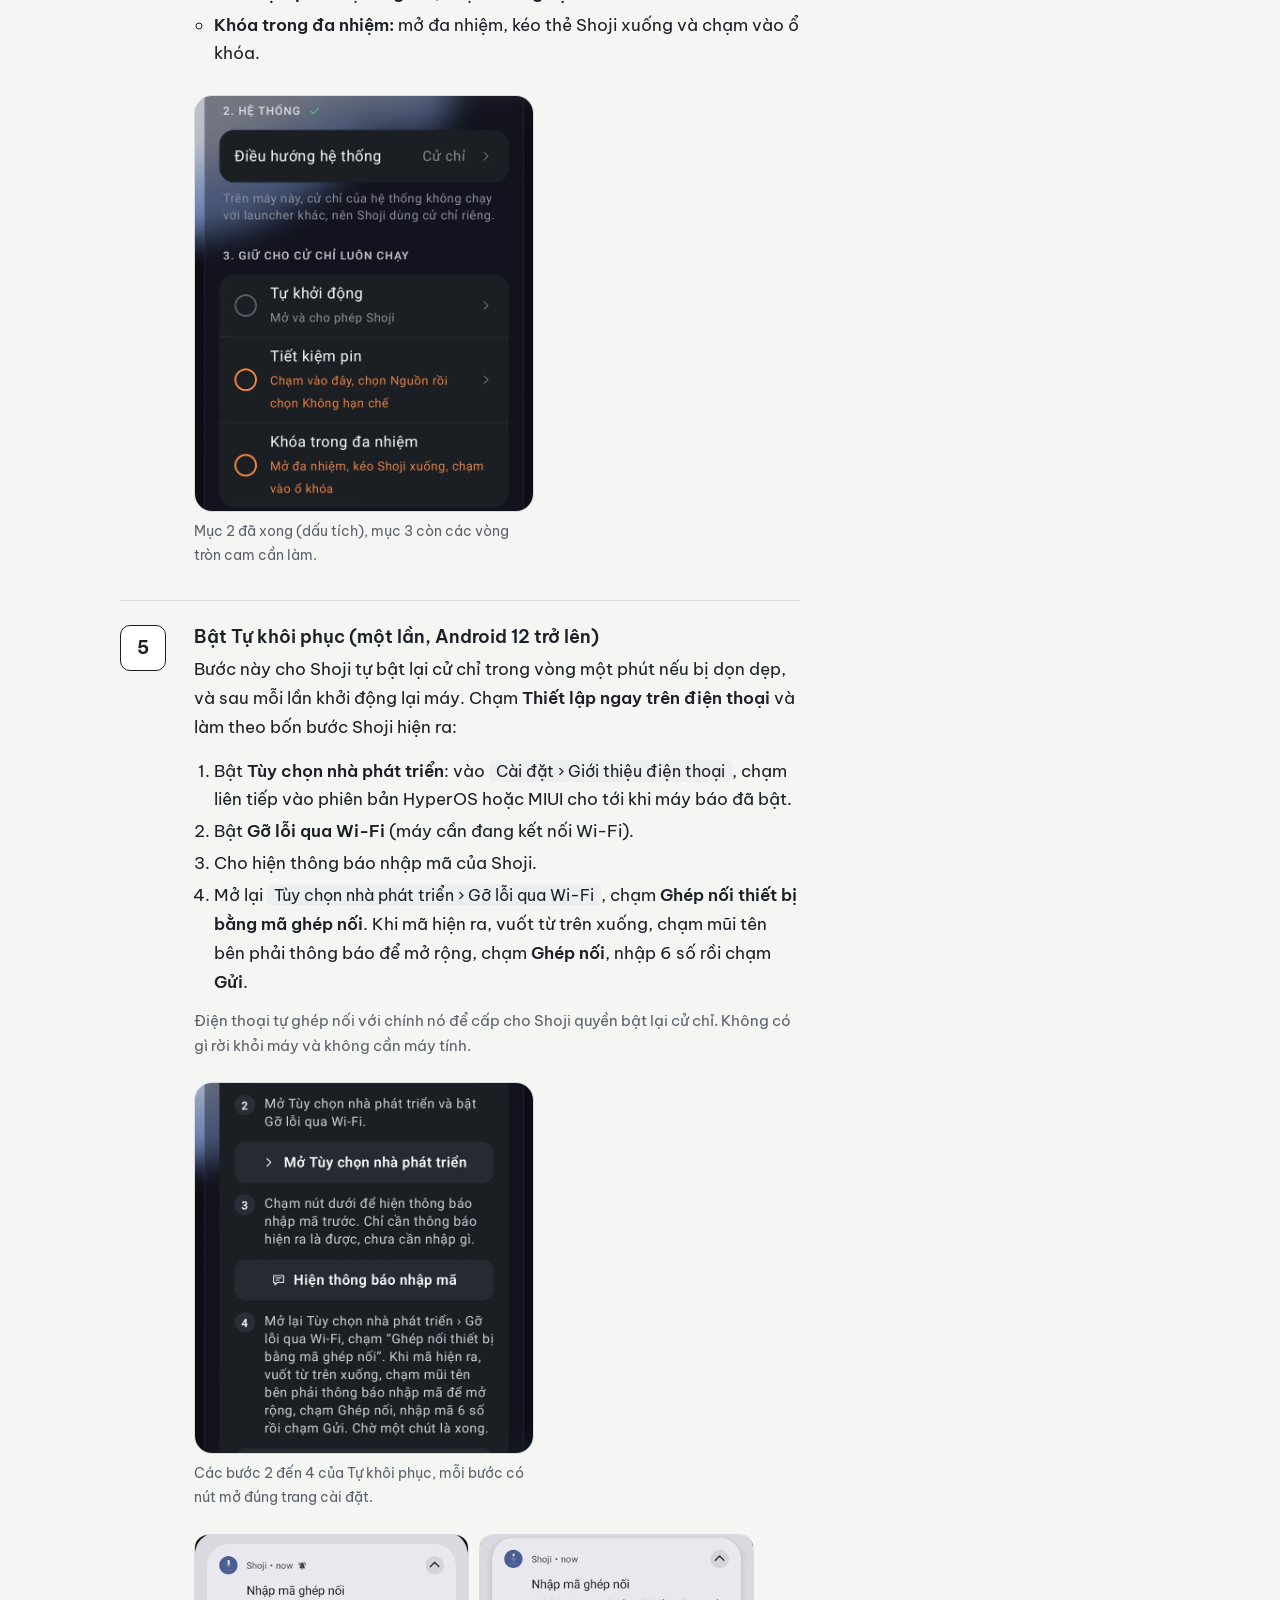
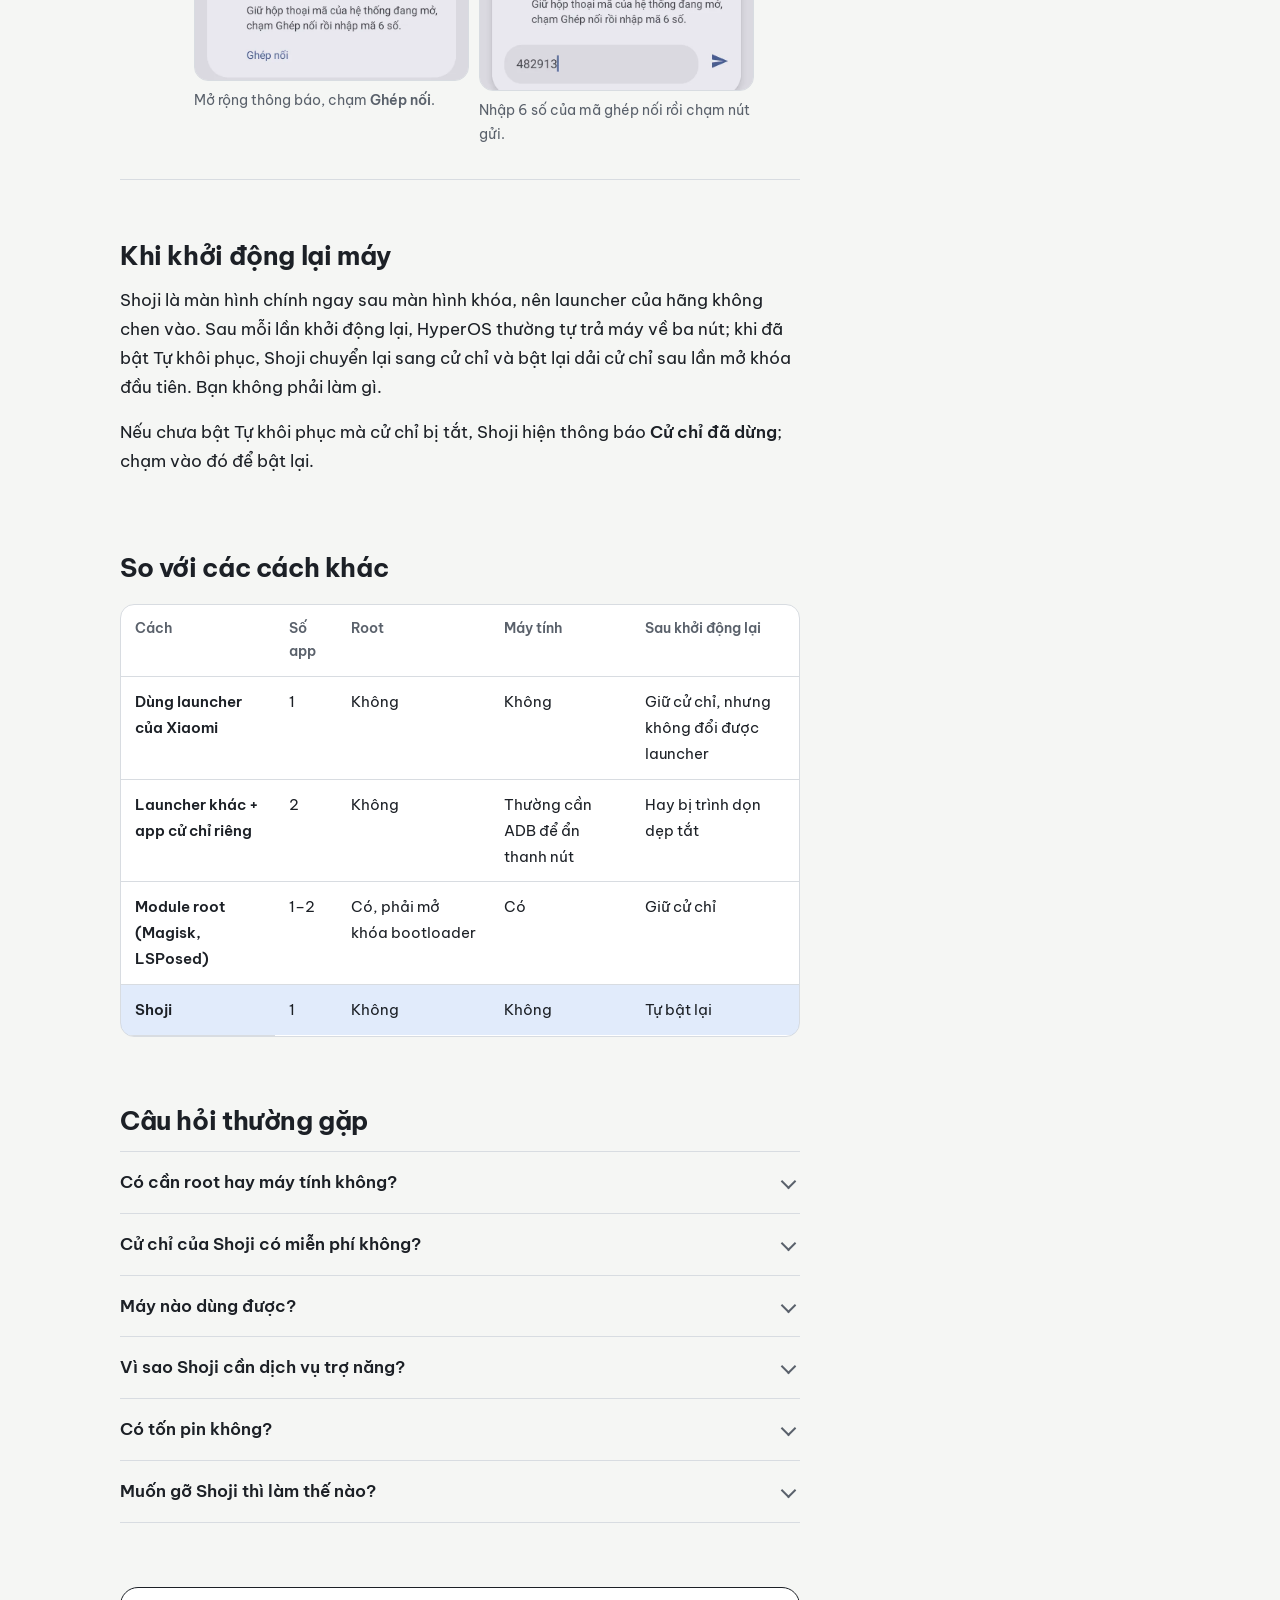
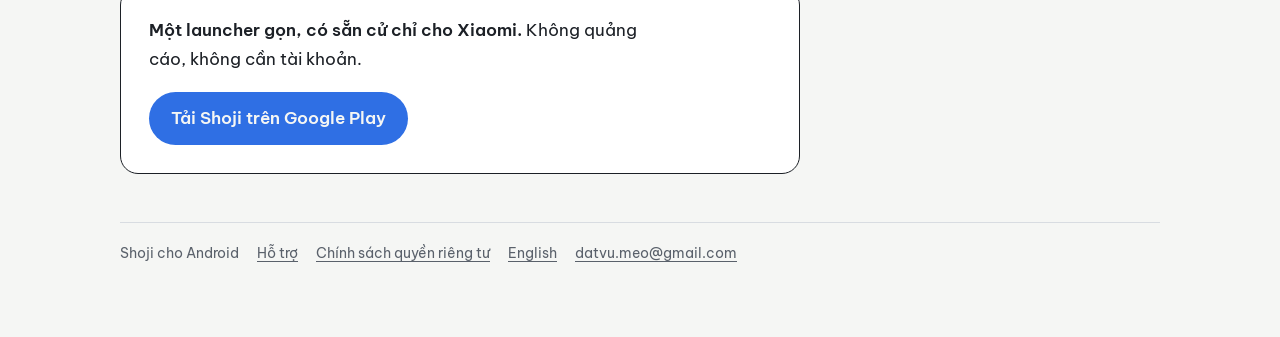
==== commit 9f0bf81b: "Shoji guide: move the pairing-code screenshots into step 5 They had landed in the hero, after the ph" ====
--- a/cleanlauncher/cu-chi-toan-man-hinh-xiaomi.html
+++ b/cleanlauncher/cu-chi-toan-man-hinh-xiaomi.html
@@ -132,10 +132,6 @@
       <circle class="ph-dot thumb-in" cx="53" cy="265" r="10"/>
     </svg>
   </figure>
-      <div class="shot-pair">
-        <figure class="shot"><img src="img/vi-notif.webp" width="720" height="384" loading="lazy" decoding="async" alt="Thông báo Nhập mã ghép nối của Shoji đã mở rộng, có nút Ghép nối"><figcaption>Mở rộng thông báo, chạm <strong>Ghép nối</strong>.</figcaption></figure>
-        <figure class="shot"><img src="img/vi-code.webp" width="720" height="411" loading="lazy" decoding="async" alt="Ô nhập mã ngay trong thông báo của Shoji, đã nhập 6 số, với nút gửi bên phải"><figcaption>Nhập 6 số của mã ghép nối rồi chạm nút gửi.</figcaption></figure>
-      </div>
 </header>
 
 <main class="col">
@@ -206,6 +202,10 @@
       </ol>
       <p class="note">Điện thoại tự ghép nối với chính nó để cấp cho Shoji quyền bật lại cử chỉ. Không có gì rời khỏi máy và không cần máy tính.</p>
       <figure class="shot"><img src="img/vi-restore.webp" width="720" height="787" loading="lazy" decoding="async" alt="Các bước Tự khôi phục trong Shoji: mở Tùy chọn nhà phát triển, hiện thông báo nhập mã, ghép nối bằng mã 6 số"><figcaption>Các bước 2 đến 4 của Tự khôi phục, mỗi bước có nút mở đúng trang cài đặt.</figcaption></figure>
+      <div class="shot-pair">
+        <figure class="shot"><img src="img/vi-notif.webp" width="720" height="384" loading="lazy" decoding="async" alt="Thông báo Nhập mã ghép nối của Shoji đã mở rộng, có nút Ghép nối"><figcaption>Mở rộng thông báo, chạm <strong>Ghép nối</strong>.</figcaption></figure>
+        <figure class="shot"><img src="img/vi-code.webp" width="720" height="411" loading="lazy" decoding="async" alt="Ô nhập mã ngay trong thông báo của Shoji, đã nhập 6 số, với nút gửi bên phải"><figcaption>Nhập 6 số của mã ghép nối rồi chạm nút gửi.</figcaption></figure>
+      </div>
     </li>
   </ol>
 </section>
